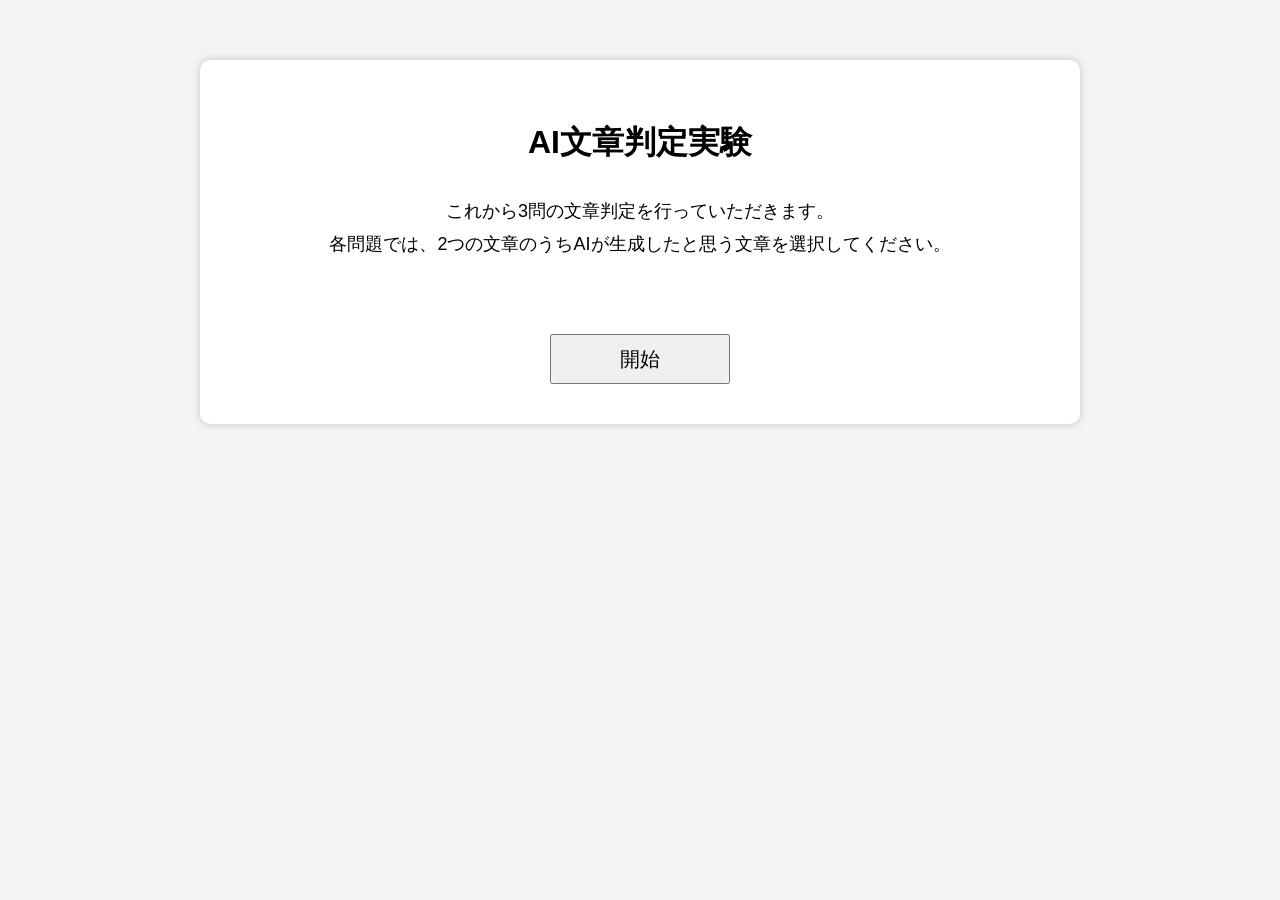
==== index.html @ 2479cb35 "first commit" ====
<!DOCTYPE html>
<html lang="ja">
<head>
    <meta charset="UTF-8">
    <meta name="viewport" content="width=device-width, initial-scale=1.0">
    <title>AI文章判定実験</title>
    <link rel="stylesheet" href="style.css">
</head>
<body>

<div class="container">

    <h1>AI文章判定実験</h1>

    <p>
        これから3問の文章判定を行っていただきます。<br>
        各問題では、2つの文章のうちAIが生成したと思う文章を選択してください。
    </p>

    <br><br>

    <button id="startButton">
        開始
    </button>

</div>

<script src="script.js"></script>

</body>
</html>
---- style.css ----
body{

    font-family: "Yu Gothic", sans-serif;
    background:#f4f4f4;
    margin:0;
}

.container{

    width:800px;
    margin:60px auto;

    background:white;

    padding:40px;

    border-radius:10px;

    box-shadow:0 0 10px rgba(0,0,0,.2);

    text-align:center;
}

h1{

    margin-bottom:30px;
}

p{

    font-size:18px;
    line-height:1.8;
}

input{

    width:250px;
    font-size:18px;
    padding:10px;
}

button{

    margin-top:20px;

    width:180px;

    height:50px;

    font-size:20px;

    cursor:pointer;
}

.textBox{

    margin:30px 0;

    padding:20px;

    border:1px solid #999;

    border-radius:8px;

    text-align:left;

}

.textBox p{

    font-size:18px;

    line-height:2.0;

    white-space:pre-wrap;

}

#stopButton{

    margin-top:40px;

    width:120px;

    height:40px;

    font-size:16px;
}
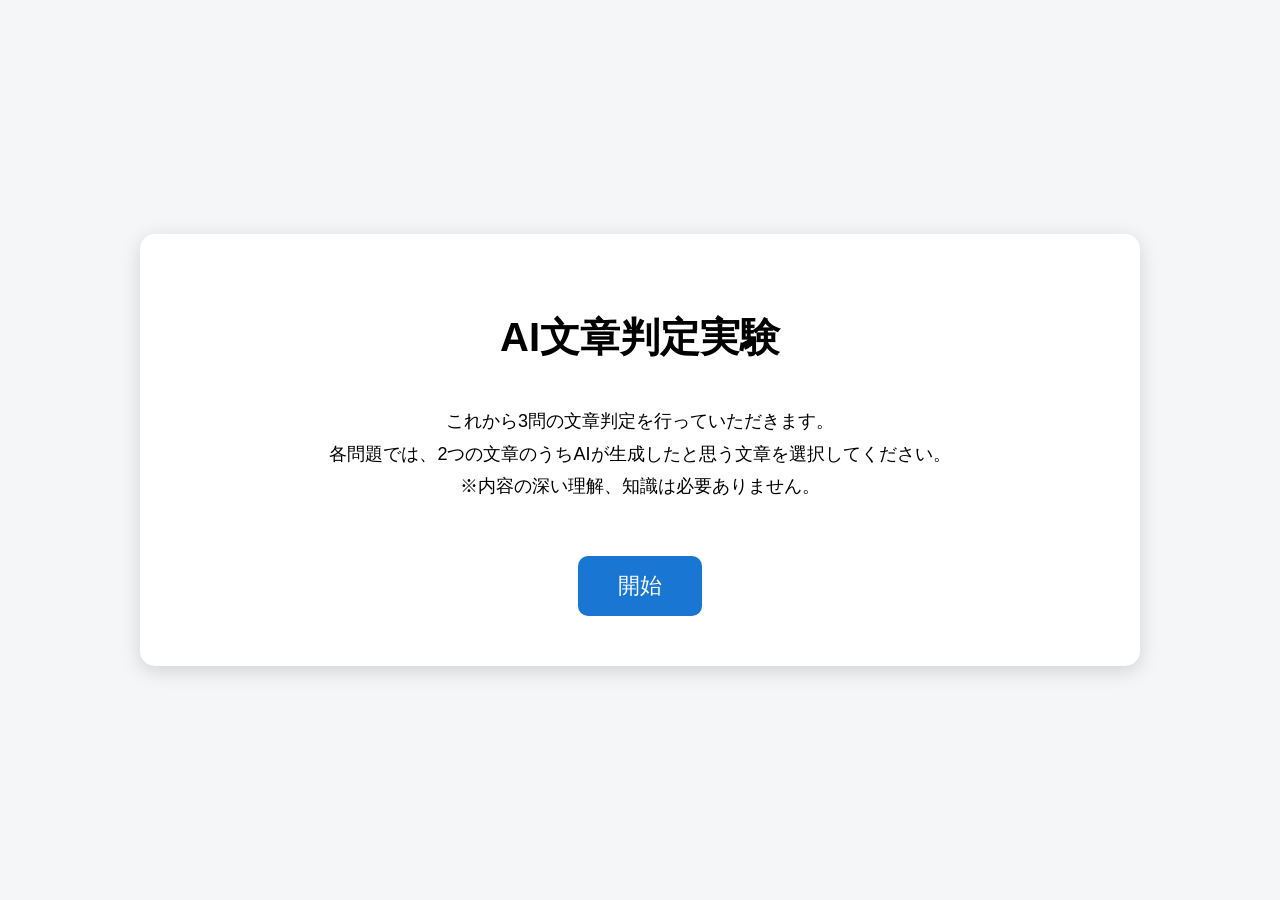
==== commit 94e2aa7b: "問題文設定、UI改善" ====
--- a/index.html
+++ b/index.html
@@ -14,7 +14,8 @@
 
     <p>
         これから3問の文章判定を行っていただきます。<br>
-        各問題では、2つの文章のうちAIが生成したと思う文章を選択してください。
+        各問題では、2つの文章のうちAIが生成したと思う文章を選択してください。<br>
+        ※内容の深い理解、知識は必要ありません。
     </p>
 
     <br><br>
--- a/style.css
+++ b/style.css
@@ -1,29 +1,57 @@
 body{
 
+    margin:0;
     font-family: "Yu Gothic", sans-serif;
-    background:#f4f4f4;
-    margin:0;
+
+    background:#f4f6f8;
+
+    display:flex;
+    justify-content:center;
+    align-items:center;
+
+    min-height:100vh;
+
 }
 
 .container{
 
-    width:800px;
-    margin:60px auto;
+    width:900px;
+
+    max-width:90%;
 
     background:white;
 
-    padding:40px;
+    border-radius:15px;
 
-    border-radius:10px;
+    box-shadow:0 5px 20px rgba(0,0,0,0.15);
 
-    box-shadow:0 0 10px rgba(0,0,0,.2);
+    padding:50px;
 
     text-align:center;
+
+}
+
+#returnButton{
+
+    margin-top:30px;
+    min-width:250px;
+
 }
 
 h1{
 
-    margin-bottom:30px;
+    font-size:40px;
+
+    margin-bottom:40px;
+
+}
+
+#status{
+
+    font-size:24px;
+    color:#555;
+    margin:30px 0;
+
 }
 
 p{
@@ -41,15 +69,36 @@
 
 button{
 
-    margin-top:20px;
+    font-size:22px;
 
-    width:180px;
+    padding:15px 40px;
 
-    height:50px;
+    border:none;
 
-    font-size:20px;
+    border-radius:10px;
+
+    background:#1976d2;
+
+    color:white;
 
     cursor:pointer;
+
+    transition:.2s;
+
+}
+
+button:hover{
+
+    background:#1565c0;
+
+}
+
+button:disabled{
+
+    background:#bdbdbd;
+
+    cursor:not-allowed;
+
 }
 
 .textBox{
@@ -77,12 +126,69 @@
 }
 
 #stopButton{
+    position: fixed;
+    top: 20px;
+    right: 20px;
 
-    margin-top:40px;
+    width: 100px;
+    height: 42px;
 
-    width:120px;
+    font-size: 15px;
+    line-height: 42px;
 
-    height:40px;
+    padding: 0;
 
-    font-size:16px;
+    background: #ff0000;
+    color: white;
+    border: none;
+    border-radius: 8px;
+}
+
+.reasonList {
+    display: flex;
+    flex-direction: column;
+    align-items: flex-start;
+    width: 800px;       /* お好みで調整 */
+    margin: 20px auto;
+}
+
+.reasonList label {
+    display: flex;
+    align-items: flex-start;
+    gap: 10px;          /* チェックボックスと文字の間隔 */
+    margin: 8px 0;
+    width: 100%;
+    text-align: left;
+    line-height: 1.5;
+}
+
+.reasonList input[type="checkbox"] {
+    margin-top: 3px;    /* 文字の1行目と高さを合わせる */
+    flex-shrink: 0;
+    width: 24px;
+    height: 24px;
+    accent-color: #333;
+}
+
+.reasonList{
+    display:flex;
+    flex-direction:column;
+    align-items:flex-start;
+    width:fit-content;
+    margin:20px auto;
+}
+
+.reasonList label{
+    margin:8px 0;
+    font-size:18px;
+    cursor:pointer;
+}
+
+.reasonList input{
+    margin-right:8px;
+}
+
+.selected{
+    background:#28a745 !important;
+    color:white;
 }
